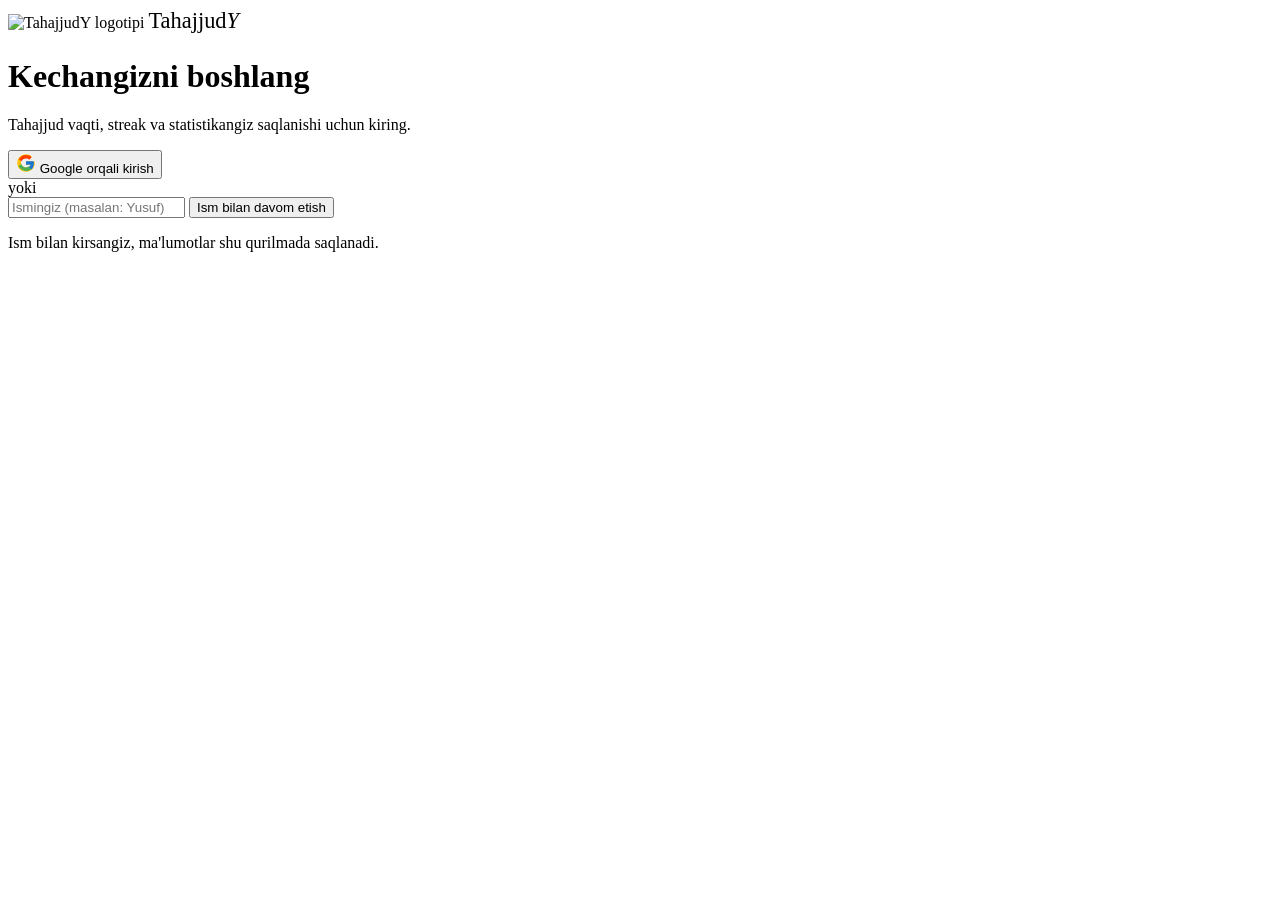
==== index.html @ 1f19af99 "Add files via upload" ====
<!DOCTYPE html>
<html lang="uz">
<head>
<meta charset="UTF-8">
<meta name="viewport" content="width=device-width, initial-scale=1.0">
<title>Kirish — TahajjudY</title>
<meta name="theme-color" content="#0C2419">
<link rel="manifest" href="manifest.json">
<link rel="icon" href="icons/icon-192.png">
<link rel="apple-touch-icon" href="icons/icon-192.png">
<link rel="preconnect" href="https://fonts.googleapis.com">
<link rel="preconnect" href="https://fonts.gstatic.com" crossorigin>
<link href="https://fonts.googleapis.com/css2?family=Playfair+Display:ital,wght@0,500;0,600;0,700;1,500&family=Inter:wght@400;500;600;700;800&display=swap" rel="stylesheet">
<link rel="stylesheet" href="css/styles.css">
</head>
<body class="auth-body">

<div class="stars" id="starsAuth"></div>

<div class="auth-card">
  <div class="brand" style="justify-content:center;margin-bottom:24px;">
    <img src="assets/logo.png" alt="TahajjudY logotipi" style="width:44px;height:44px;">
    <span style="font-size:1.4rem;">Tahajjud<em>Y</em></span>
  </div>

  <h1 class="auth-title">Kechangizni boshlang</h1>
  <p class="auth-sub">Tahajjud vaqti, streak va statistikangiz saqlanishi uchun kiring.</p>

  <button id="googleSignInBtn" class="auth-btn auth-btn-google">
    <svg width="20" height="20" viewBox="0 0 48 48"><path fill="#FFC107" d="M43.6 20.5H42V20H24v8h11.3C33.7 32.4 29.3 35 24 35c-6.6 0-12-5.4-12-12s5.4-12 12-12c3.1 0 5.9 1.2 8 3.1l5.7-5.7C34.6 5.1 29.6 3 24 3 12.4 3 3 12.4 3 24s9.4 21 21 21 21-9.4 21-21c0-1.4-.1-2.7-.4-3.5z"/><path fill="#FF3D00" d="M6.3 14.7l6.6 4.8C14.6 15.9 18.9 13 24 13c3.1 0 5.9 1.2 8 3.1l5.7-5.7C34.6 7.1 29.6 5 24 5c-7.7 0-14.4 4.4-17.7 10.7z"/><path fill="#4CAF50" d="M24 43c5.4 0 10.4-2.1 14.1-5.5l-6.5-5.5c-2 1.5-4.6 2.5-7.6 2.5-5.3 0-9.7-3.6-11.3-8.4l-6.6 5.1C9.5 38.5 16.2 43 24 43z"/><path fill="#1976D2" d="M43.6 20.5H42V20H24v8h11.3c-.8 2.3-2.3 4.3-4.2 5.8l6.5 5.5C40.4 36.5 43 30.8 43 24c0-1.4-.1-2.7-.4-3.5z"/></svg>
    Google orqali kirish
  </button>

  <div class="auth-divider"><span>yoki</span></div>

  <input type="text" id="guestNameField" class="guest-name-field" placeholder="Ismingiz (masalan: Yusuf)" maxlength="30">
  <button id="guestSignInBtn" class="auth-btn auth-btn-guest">
    Ism bilan davom etish
  </button>

  <p class="auth-status" id="authStatus"></p>
  <p class="auth-note">Ism bilan kirsangiz, ma'lumotlar shu qurilmada saqlanadi.</p>
</div>

<script src="https://www.gstatic.com/firebasejs/10.12.2/firebase-app-compat.js"></script>
<script src="https://www.gstatic.com/firebasejs/10.12.2/firebase-auth-compat.js"></script>
<script src="https://www.gstatic.com/firebasejs/10.12.2/firebase-firestore-compat.js"></script>
<script src="js/firebase-config.js"></script>
<script src="js/auth.js"></script>
<script>
  (function scatter(){
    const el = document.getElementById('starsAuth');
    for(let i=0;i<35;i++){
      const s = document.createElement('div');
      s.className='star';
      s.style.left = Math.random()*100+'%';
      s.style.top = Math.random()*100+'%';
      s.style.animationDelay = (Math.random()*4)+'s';
      el.appendChild(s);
    }
  })();

  if ('serviceWorker' in navigator) {
    window.addEventListener('load', () => {
      navigator.serviceWorker.register('sw.js').catch(err => console.error('SW xatosi:', err));
    });
  }
</script>
</body>
</html>
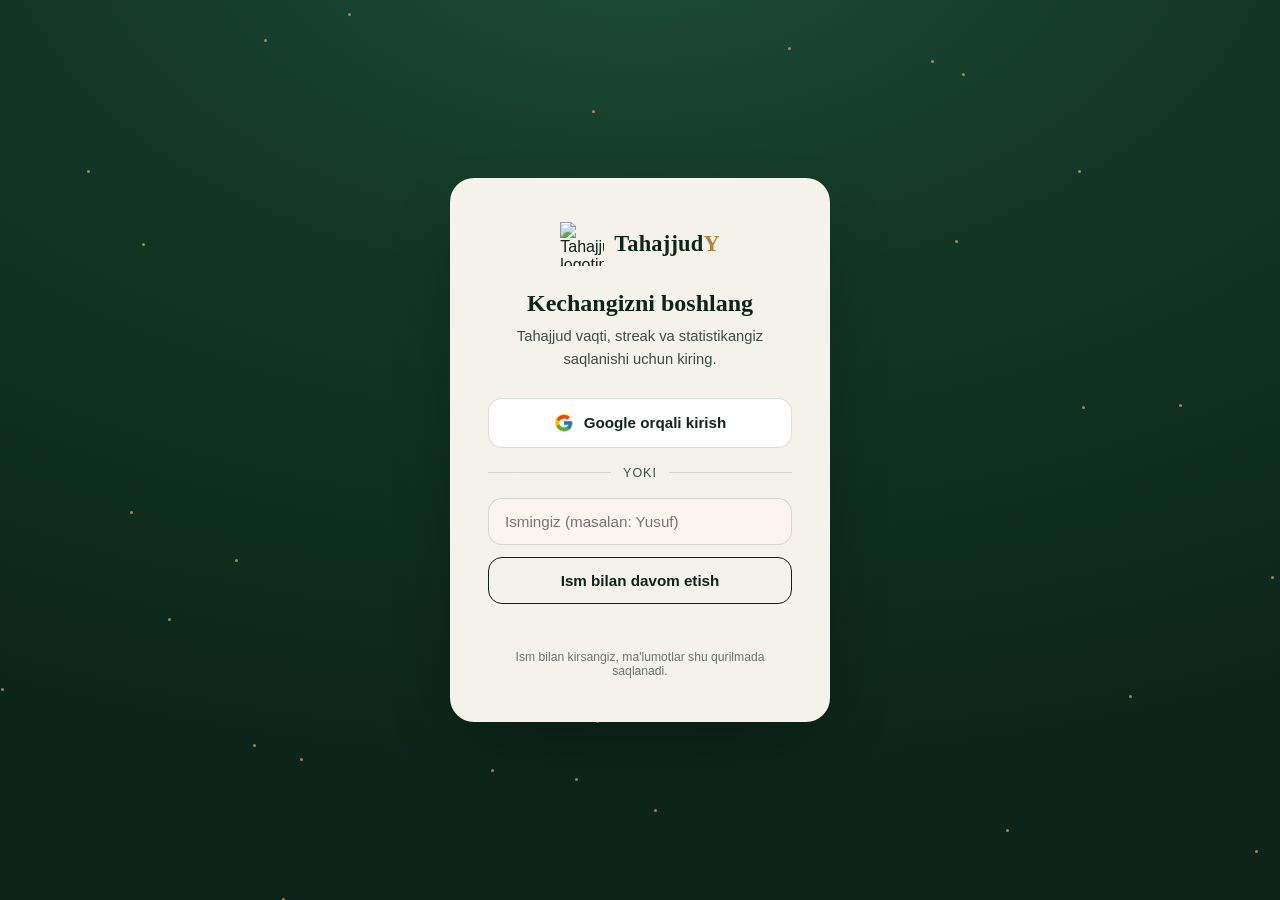
==== commit afea006c: "Update index.html" ====
--- a/index.html
+++ b/index.html
@@ -6,8 +6,8 @@
 <title>Kirish — TahajjudY</title>
 <meta name="theme-color" content="#0C2419">
 <link rel="manifest" href="manifest.json">
-<link rel="icon" href="icons/icon-192.png">
-<link rel="apple-touch-icon" href="icons/icon-192.png">
+<link rel="icon" href="assets/logo.png">
+<link rel="apple-touch-icon" href="assets/logo.png">
 <link rel="preconnect" href="https://fonts.googleapis.com">
 <link rel="preconnect" href="https://fonts.gstatic.com" crossorigin>
 <link href="https://fonts.googleapis.com/css2?family=Playfair+Display:ital,wght@0,500;0,600;0,700;1,500&family=Inter:wght@400;500;600;700;800&display=swap" rel="stylesheet">
@@ -67,4 +67,4 @@
   }
 </script>
 </body>
-</html>+</html>
--- a/css/styles.css
+++ b/css/styles.css
@@ -0,0 +1,334 @@
+:root{
+  --cream:#FAF5EF;
+  --cream-warm:#F1E6D6;
+  --card:#FFFDFA;
+  --ink:#12241C;
+  --ink-soft:#3C4F46;
+  --green-deep:#0C2419;
+  --green:#123626;
+  --green-mid:#1E4E3A;
+  --green-line: rgba(181,129,63,0.35);
+  --gold:#B5813F;
+  --gold-light:#D9AE6A;
+  --gold-pale:#EFDDB8;
+  --shadow: 0 20px 50px -20px rgba(12,36,25,0.35);
+}
+*{margin:0;padding:0;box-sizing:border-box;}
+html{scroll-behavior:smooth;}
+body{
+  background:var(--cream);
+  color:var(--ink);
+  font-family:'Inter',sans-serif;
+  -webkit-font-smoothing:antialiased;
+  overflow-x:hidden;
+}
+h1,h2,h3,.serif{font-family:'Playfair Display',serif;}
+a{color:inherit;text-decoration:none;}
+img{max-width:100%;display:block;}
+.wrap{max-width:1120px;margin:0 auto;padding:0 28px;}
+
+/* ===== stars ===== */
+.stars{position:absolute;inset:0;overflow:hidden;pointer-events:none;}
+.star{position:absolute;width:3px;height:3px;background:var(--gold-light);border-radius:50%;opacity:.7;animation:twinkle 4s ease-in-out infinite;}
+@keyframes twinkle{0%,100%{opacity:.15;transform:scale(1);}50%{opacity:.9;transform:scale(1.6);}}
+
+/* ===== header ===== */
+header{
+  position:sticky;top:0;z-index:50;
+  background:rgba(250,245,239,0.86);
+  backdrop-filter:blur(10px);
+  border-bottom:1px solid rgba(18,54,38,0.08);
+}
+.nav{display:flex;align-items:center;justify-content:space-between;padding:16px 0;}
+.brand{display:flex;align-items:center;gap:10px;}
+.brand img{width:34px;height:34px;}
+.brand span{font-family:'Playfair Display',serif;font-weight:700;font-size:1.15rem;color:var(--green-deep);letter-spacing:.2px;}
+.brand span em{font-style:normal;color:var(--gold);}
+.cta-btn{
+  background:var(--green-deep);color:var(--cream);
+  padding:11px 22px;border-radius:999px;font-weight:600;font-size:.9rem;
+  border:1px solid var(--green-deep);
+  transition:all .25s ease;
+}
+.cta-btn:hover{background:var(--gold);border-color:var(--gold);color:var(--green-deep);}
+
+/* ===== hero ===== */
+.hero{
+  position:relative;
+  background:radial-gradient(120% 100% at 50% -10%, var(--green-mid) 0%, var(--green) 42%, var(--green-deep) 100%);
+  color:var(--cream);
+  padding:96px 0 120px;
+  overflow:hidden;
+}
+.hero::after{
+  content:"";position:absolute;left:0;right:0;bottom:-1px;height:90px;
+  background:linear-gradient(to bottom, transparent, var(--cream));
+}
+.hero-inner{position:relative;z-index:2;text-align:center;max-width:720px;margin:0 auto;}
+.eyebrow{
+  display:inline-flex;align-items:center;gap:8px;
+  font-size:.78rem;letter-spacing:.14em;text-transform:uppercase;
+  color:var(--gold-light);font-weight:600;margin-bottom:26px;
+  border:1px solid rgba(217,174,106,0.35);padding:7px 16px;border-radius:999px;
+}
+.hero h1{
+  font-size:clamp(2.3rem,5vw,3.6rem);line-height:1.12;font-weight:600;
+  margin-bottom:22px;
+}
+.hero h1 i{font-style:italic;color:var(--gold-light);}
+.hero p.lead{
+  font-size:1.08rem;line-height:1.7;color:rgba(250,245,239,0.82);
+  max-width:520px;margin:0 auto 38px;
+}
+.hero-ctas{display:flex;gap:14px;justify-content:center;flex-wrap:wrap;margin-bottom:64px;}
+.btn-primary{
+  background:var(--gold);color:var(--green-deep);font-weight:700;
+  padding:15px 30px;border-radius:999px;font-size:.98rem;
+  box-shadow:0 12px 28px -10px rgba(181,129,63,0.55);
+  transition:transform .2s ease;
+}
+.btn-primary:hover{transform:translateY(-2px);}
+.btn-ghost{
+  padding:15px 26px;border-radius:999px;font-size:.98rem;font-weight:600;
+  border:1px solid rgba(250,245,239,0.3);color:var(--cream);
+}
+.btn-ghost:hover{border-color:var(--gold-light);color:var(--gold-light);}
+
+/* crescent illustration */
+.moon-stage{position:relative;width:min(90%,420px);margin:0 auto;aspect-ratio:1.4/1;}
+.moon-stage svg{width:100%;height:100%;}
+.moon-glow{
+  position:absolute;inset:-30% -10% auto -10%;height:60%;
+  background:radial-gradient(circle, rgba(217,174,106,0.35), transparent 70%);
+  filter:blur(10px);
+}
+
+/* ===== section heads ===== */
+.section{padding:90px 0;}
+.section-head{max-width:620px;margin:0 auto 56px;text-align:center;}
+.section-head .tag{
+  color:var(--gold);font-weight:700;font-size:.78rem;letter-spacing:.14em;text-transform:uppercase;margin-bottom:14px;display:block;
+}
+.section-head h2{font-size:clamp(1.7rem,3.4vw,2.3rem);color:var(--green-deep);line-height:1.25;margin-bottom:14px;}
+.section-head p{color:var(--ink-soft);font-size:1.02rem;line-height:1.65;}
+.section-head.on-dark .tag{color:var(--gold-light);}
+.section-head.on-dark h2{color:var(--cream);}
+.section-head.on-dark p{color:rgba(250,245,239,0.75);}
+
+/* ===== journey timeline (signature) ===== */
+.journey{background:var(--cream);position:relative;}
+.journey-line-wrap{position:relative;max-width:640px;margin:0 auto;}
+.journey-line-wrap svg.path{position:absolute;left:50%;top:0;transform:translateX(-50%);height:100%;width:60px;z-index:0;}
+.steps{position:relative;z-index:1;display:flex;flex-direction:column;gap:0;}
+.step{
+  display:grid;grid-template-columns:1fr 60px 1fr;align-items:center;gap:20px;
+  padding:26px 0;
+}
+.step.step-even .step-card{grid-column:3;text-align:left;}
+.step.step-odd .step-card{grid-column:1;text-align:right;}
+.step.step-even .spacer{grid-column:1;}
+.step.step-odd .spacer{grid-column:3;}
+.step-dot{
+  grid-column:2;justify-self:center;
+  width:52px;height:52px;border-radius:50%;
+  background:var(--card);
+  border:1px solid var(--green-line);
+  display:flex;align-items:center;justify-content:center;
+  font-size:1.35rem;box-shadow:var(--shadow);
+  position:relative;
+}
+.step-num{
+  position:absolute;top:-8px;right:-8px;
+  width:20px;height:20px;border-radius:50%;
+  background:var(--green-deep);color:var(--gold-light);
+  font-size:.62rem;font-weight:700;display:flex;align-items:center;justify-content:center;
+  font-family:'Inter',sans-serif;
+}
+.step-card h3{font-size:1.05rem;color:var(--green-deep);margin-bottom:6px;font-weight:600;font-family:'Inter',sans-serif;}
+.step-card p{font-size:.92rem;color:var(--ink-soft);line-height:1.55;}
+.step-time{font-size:.72rem;letter-spacing:.08em;text-transform:uppercase;color:var(--gold);font-weight:700;margin-bottom:6px;display:block;}
+
+/* ===== streak / stats mock ===== */
+.stats-section{background:var(--green-deep);color:var(--cream);position:relative;overflow:hidden;}
+.stats-grid{display:grid;grid-template-columns:1fr 1.15fr;gap:36px;align-items:stretch;}
+.streak-card{
+  background:linear-gradient(160deg, rgba(255,255,255,0.06), rgba(255,255,255,0.02));
+  border:1px solid rgba(217,174,106,0.25);
+  border-radius:22px;padding:34px;
+  display:flex;flex-direction:column;align-items:center;justify-content:center;text-align:center;
+  gap:10px;
+}
+.flame{font-size:2.4rem;}
+.streak-num{font-family:'Playfair Display',serif;font-size:3.4rem;font-weight:700;color:var(--gold-light);line-height:1;}
+.streak-label{font-size:.9rem;color:rgba(250,245,239,0.7);}
+.freeze-note{
+  margin-top:18px;font-size:.78rem;color:rgba(250,245,239,0.55);
+  border-top:1px solid rgba(250,245,239,0.12);padding-top:16px;
+}
+.week-card{
+  background:linear-gradient(160deg, rgba(255,255,255,0.06), rgba(255,255,255,0.02));
+  border:1px solid rgba(217,174,106,0.25);
+  border-radius:22px;padding:34px;
+}
+.week-card h3{font-family:'Inter',sans-serif;font-size:.95rem;color:rgba(250,245,239,0.8);margin-bottom:24px;font-weight:600;}
+.bars{display:flex;align-items:flex-end;gap:12px;height:150px;}
+.bar-col{flex:1;display:flex;flex-direction:column;align-items:center;justify-content:flex-end;height:100%;gap:10px;}
+.bar{width:100%;border-radius:8px 8px 4px 4px;background:linear-gradient(180deg, var(--gold-light), var(--gold));}
+.bar-day{font-size:.7rem;color:rgba(250,245,239,0.55);letter-spacing:.05em;}
+.bar-col.today .bar-day{color:var(--gold-light);font-weight:700;}
+
+/* ===== features summary ===== */
+.feat-grid{display:grid;grid-template-columns:repeat(3,1fr);gap:18px;}
+.feat{
+  background:var(--card);border:1px solid rgba(18,54,38,0.08);
+  border-radius:18px;padding:26px 22px;
+}
+.feat .ico{font-size:1.5rem;margin-bottom:14px;display:inline-block;}
+.feat h3{font-size:.98rem;color:var(--green-deep);margin-bottom:6px;font-family:'Inter',sans-serif;font-weight:600;}
+.feat p{font-size:.86rem;color:var(--ink-soft);line-height:1.5;}
+
+/* ===== final cta ===== */
+.final-cta{
+  background:var(--cream-warm);
+  border-radius:28px;
+  padding:64px 40px;text-align:center;
+  max-width:1120px;margin:0 auto 0;
+}
+.final-cta h2{font-size:clamp(1.7rem,3.2vw,2.2rem);color:var(--green-deep);margin-bottom:16px;}
+.final-cta p{color:var(--ink-soft);max-width:480px;margin:0 auto 30px;line-height:1.6;}
+.final-cta .btn-primary{background:var(--green-deep);color:var(--gold-light);}
+
+footer{padding:44px 0;text-align:center;color:var(--ink-soft);font-size:.85rem;}
+footer .brand{justify-content:center;margin-bottom:10px;}
+
+@media(max-width:760px){
+  .stats-grid{grid-template-columns:1fr;}
+  .feat-grid{grid-template-columns:1fr 1fr;}
+  .step{grid-template-columns:44px 1fr;gap:14px;padding:18px 0;}
+  .journey-line-wrap svg.path{left:22px;transform:none;width:44px;}
+  .step-dot{grid-column:1;width:44px;height:44px;font-size:1.1rem;}
+  .step.step-even .step-card,.step.step-odd .step-card{grid-column:2;text-align:left;}
+  .step.step-even .spacer,.step.step-odd .spacer{display:none;}
+}
+@media(max-width:520px){
+  .feat-grid{grid-template-columns:1fr;}
+  .hero{padding:70px 0 100px;}
+}
+@media (prefers-reduced-motion: reduce){
+  .star{animation:none;opacity:.5;}
+  html{scroll-behavior:auto;}
+}
+
+/* ===== auth sahifasi ===== */
+.auth-body{
+  min-height:100vh;
+  display:flex;align-items:center;justify-content:center;
+  background:radial-gradient(120% 100% at 50% -10%, var(--green-mid) 0%, var(--green) 42%, var(--green-deep) 100%);
+  position:relative;padding:24px;
+}
+.auth-card{
+  position:relative;z-index:2;
+  background:rgba(250,245,239,0.98);
+  border-radius:24px;padding:44px 38px;
+  max-width:380px;width:100%;text-align:center;
+  box-shadow:0 30px 70px -20px rgba(0,0,0,0.4);
+}
+.auth-title{font-size:1.5rem;color:var(--green-deep);margin-bottom:8px;}
+.auth-sub{font-size:.92rem;color:var(--ink-soft);line-height:1.5;margin-bottom:28px;}
+.auth-btn{
+  width:100%;display:flex;align-items:center;justify-content:center;gap:10px;
+  padding:14px 18px;border-radius:14px;font-size:.95rem;font-weight:600;
+  margin-bottom:12px;cursor:pointer;transition:all .2s ease;border:1px solid transparent;
+}
+.auth-btn-google{background:#fff;color:var(--ink);border-color:rgba(18,54,38,0.15);}
+.auth-btn-google:hover{border-color:var(--gold);box-shadow:0 6px 16px -8px rgba(0,0,0,0.15);}
+.auth-btn-guest{background:transparent;color:var(--green-deep);border-color:var(--green-deep);}
+.auth-btn-guest:hover{background:var(--green-deep);color:var(--cream);}
+.auth-status{min-height:20px;font-size:.85rem;color:var(--gold);margin-top:6px;}
+.auth-note{font-size:.76rem;color:var(--ink-soft);opacity:.75;margin-top:14px;}
+
+/* ===== dashboard ===== */
+.dash-hero{padding-top:56px;}
+.dash-date{font-size:.82rem;letter-spacing:.08em;text-transform:uppercase;color:var(--gold);font-weight:700;margin-bottom:8px;}
+.dash-title{font-size:clamp(1.7rem,3.4vw,2.3rem);color:var(--green-deep);margin-bottom:34px;}
+.dash-grid{display:grid;grid-template-columns:1.15fr 1fr;gap:28px;align-items:start;}
+.dash-col{display:flex;flex-direction:column;gap:22px;}
+.card-block{
+  background:var(--card);border:1px solid rgba(18,54,38,0.08);
+  border-radius:18px;padding:24px;
+}
+.card-block h3{font-size:.98rem;color:var(--green-deep);margin-bottom:14px;font-family:'Inter',sans-serif;font-weight:600;}
+.plan-field{
+  width:100%;border:1px solid rgba(18,54,38,0.15);border-radius:12px;
+  padding:12px 14px;font-family:'Inter',sans-serif;font-size:.92rem;color:var(--ink);
+  resize:vertical;background:var(--cream);
+}
+.plan-field:focus{outline:none;border-color:var(--gold);}
+.toggle-list{display:flex;flex-direction:column;gap:10px;}
+.toggle-btn{
+  display:flex;align-items:center;gap:12px;width:100%;
+  padding:14px 16px;border-radius:14px;border:1px solid rgba(18,54,38,0.12);
+  background:var(--cream);cursor:pointer;transition:all .2s ease;text-align:left;
+}
+.toggle-ico{font-size:1.15rem;}
+.toggle-text{flex:1;font-size:.92rem;color:var(--ink);font-weight:500;}
+.toggle-check{
+  width:22px;height:22px;border-radius:50%;border:1.5px solid rgba(18,54,38,0.25);
+  display:flex;align-items:center;justify-content:center;font-size:.75rem;color:transparent;
+  transition:all .2s ease;
+}
+.toggle-btn.is-active{background:var(--green-deep);border-color:var(--green-deep);}
+.toggle-btn.is-active .toggle-text{color:var(--cream);}
+.toggle-btn.is-active .toggle-check{background:var(--gold);border-color:var(--gold);color:var(--green-deep);}
+
+@media(max-width:760px){
+  .dash-grid{grid-template-columns:1fr;}
+}
+
+/* ===== login: ism input + divider ===== */
+.auth-divider{
+  display:flex;align-items:center;gap:12px;margin:18px 0;
+  color:var(--ink-soft);font-size:.78rem;text-transform:uppercase;letter-spacing:.08em;
+}
+.auth-divider::before,.auth-divider::after{content:"";flex:1;height:1px;background:rgba(18,54,38,0.15);}
+.guest-name-field{
+  width:100%;padding:14px 16px;border-radius:14px;border:1px solid rgba(18,54,38,0.15);
+  font-family:'Inter',sans-serif;font-size:.95rem;margin-bottom:12px;background:var(--cream);color:var(--ink);
+}
+.guest-name-field:focus{outline:none;border-color:var(--gold);}
+
+/* ===== nav actions ===== */
+.nav-actions{display:flex;align-items:center;gap:10px;}
+.ghost-btn{background:transparent;color:var(--green-deep);border-color:var(--green-deep);}
+.ghost-btn:hover{background:var(--green-deep);color:var(--cream);}
+.install-btn{background:var(--gold);border-color:var(--gold);color:var(--green-deep);}
+.install-btn:hover{background:var(--gold-light);border-color:var(--gold-light);}
+
+/* ===== tahajjud hero card ===== */
+.tahajjud-hero-card{
+  background:linear-gradient(135deg, var(--green-deep), var(--green-mid));
+  border-radius:24px;padding:36px;margin-bottom:32px;
+  display:grid;grid-template-columns:1.2fr 1fr;gap:32px;align-items:center;
+  color:var(--cream);box-shadow:var(--shadow);
+}
+.tahajjud-label{font-size:.8rem;letter-spacing:.1em;text-transform:uppercase;color:var(--gold-light);font-weight:700;display:block;margin-bottom:10px;}
+.tahajjud-time{font-family:'Playfair Display',serif;font-size:3.2rem;font-weight:700;line-height:1;margin-bottom:10px;}
+.tahajjud-note{font-size:.88rem;color:rgba(250,245,239,0.75);line-height:1.5;}
+.tahajjud-hero-right{display:flex;flex-direction:column;gap:14px;}
+.time-setting{display:flex;align-items:center;justify-content:space-between;gap:12px;
+  background:rgba(255,255,255,0.08);border:1px solid rgba(217,174,106,0.25);
+  border-radius:12px;padding:10px 14px;
+}
+.time-setting label{font-size:.85rem;color:rgba(250,245,239,0.85);}
+.time-setting input[type="time"]{
+  background:rgba(255,255,255,0.1);border:1px solid rgba(217,174,106,0.3);
+  border-radius:8px;padding:6px 10px;color:var(--cream);font-family:'Inter',sans-serif;font-size:.9rem;
+  color-scheme:dark;
+}
+.reminder-hint{font-size:.72rem;color:rgba(250,245,239,0.5);}
+.streak-sub{font-size:.85rem;color:var(--gold-light);margin-top:4px;}
+
+@media(max-width:760px){
+  .tahajjud-hero-card{grid-template-columns:1fr;text-align:center;}
+  .tahajjud-hero-right{align-items:stretch;}
+}
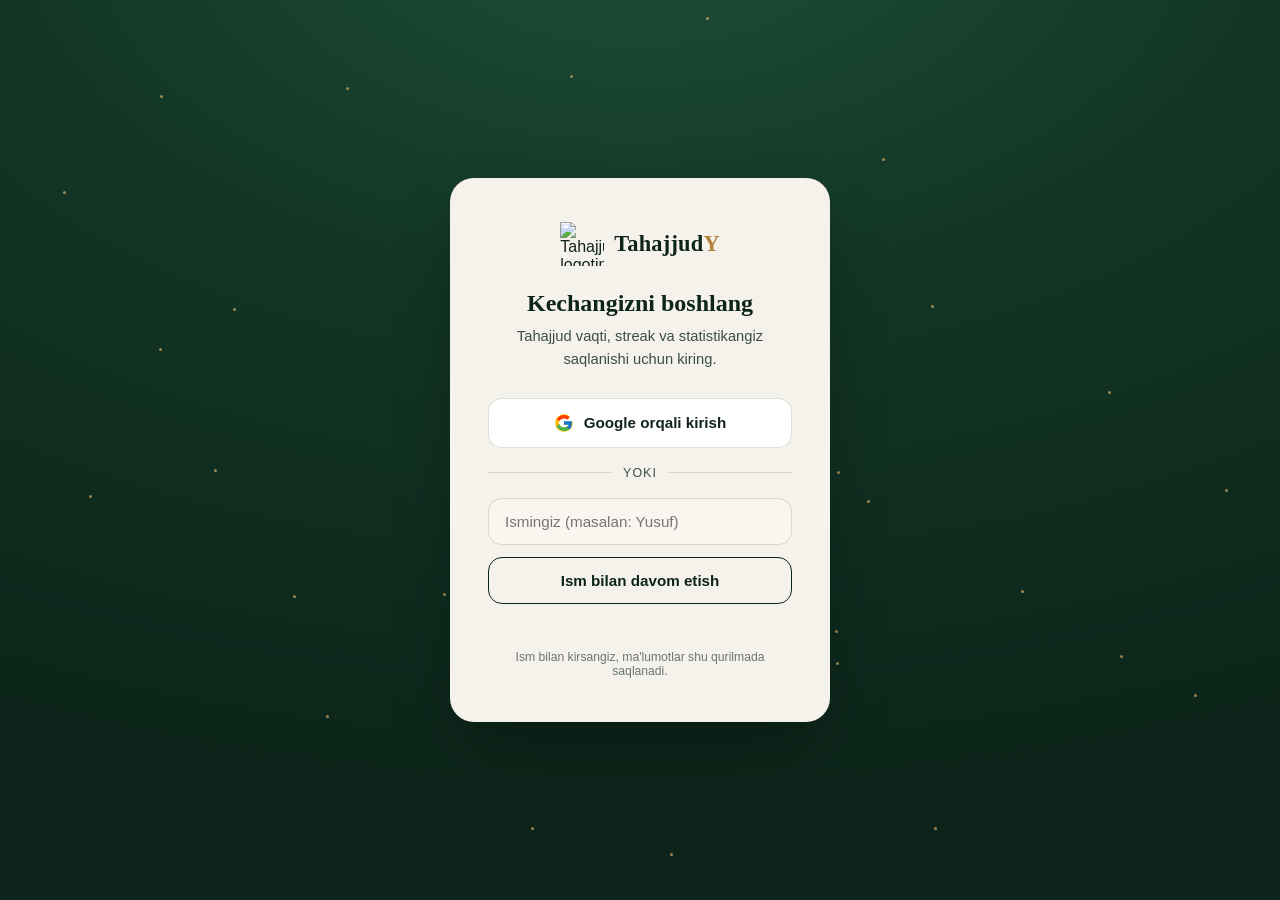
==== commit d91ec1bf: "Update index.html" ====
--- a/index.html
+++ b/index.html
@@ -5,6 +5,13 @@
 <meta name="viewport" content="width=device-width, initial-scale=1.0">
 <title>Kirish — TahajjudY</title>
 <meta name="theme-color" content="#0C2419">
+<script>
+  (function(){
+    var saved = localStorage.getItem('tahajjudy-theme');
+    var theme = saved || (window.matchMedia('(prefers-color-scheme: dark)').matches ? 'dark' : 'light');
+    document.documentElement.setAttribute('data-theme', theme);
+  })();
+</script>
 <link rel="manifest" href="manifest.json">
 <link rel="icon" href="assets/logo.png">
 <link rel="apple-touch-icon" href="assets/logo.png">
@@ -47,6 +54,7 @@
 <script src="https://www.gstatic.com/firebasejs/10.12.2/firebase-firestore-compat.js"></script>
 <script src="js/firebase-config.js"></script>
 <script src="js/auth.js"></script>
+<script src="js/pwa.js"></script>
 <script>
   (function scatter(){
     const el = document.getElementById('starsAuth');
@@ -60,11 +68,7 @@
     }
   })();
 
-  if ('serviceWorker' in navigator) {
-    window.addEventListener('load', () => {
-      navigator.serviceWorker.register('sw.js').catch(err => console.error('SW xatosi:', err));
-    });
-  }
+  registerServiceWorker();
 </script>
 </body>
 </html>
